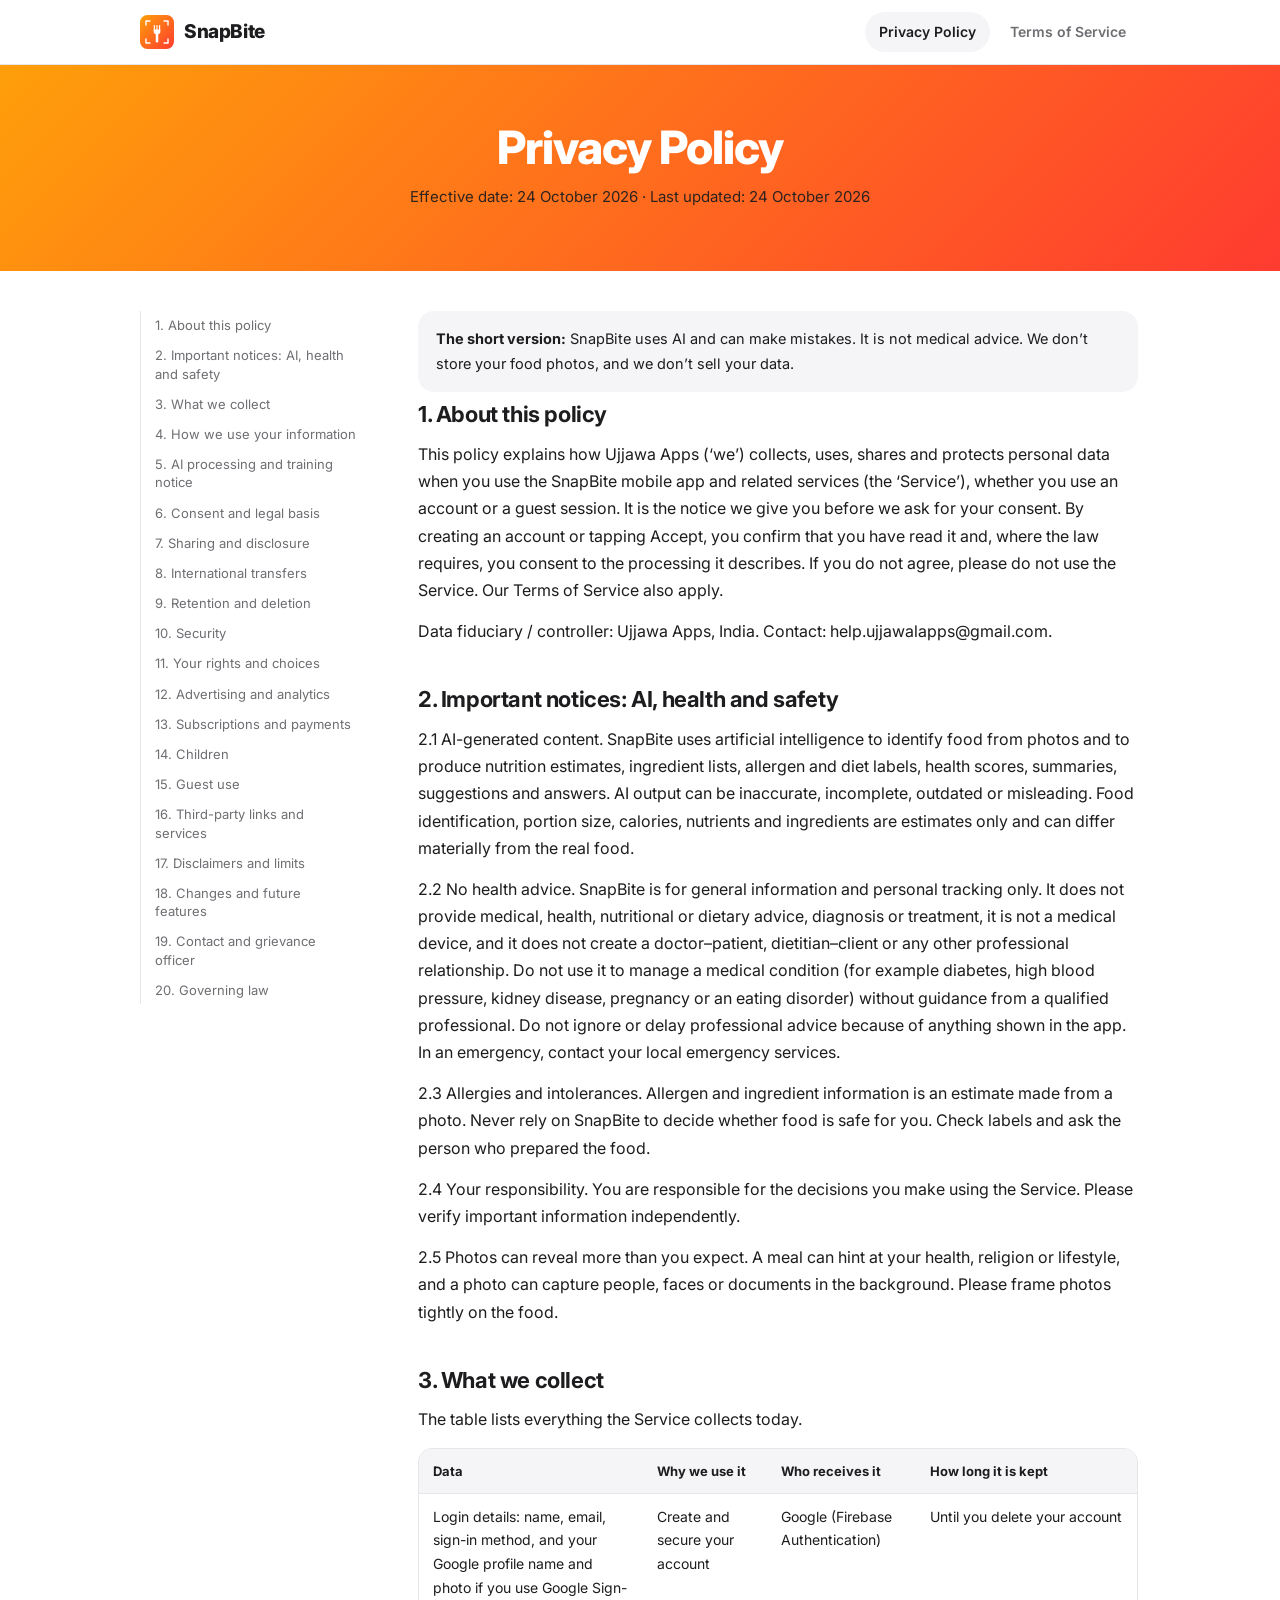
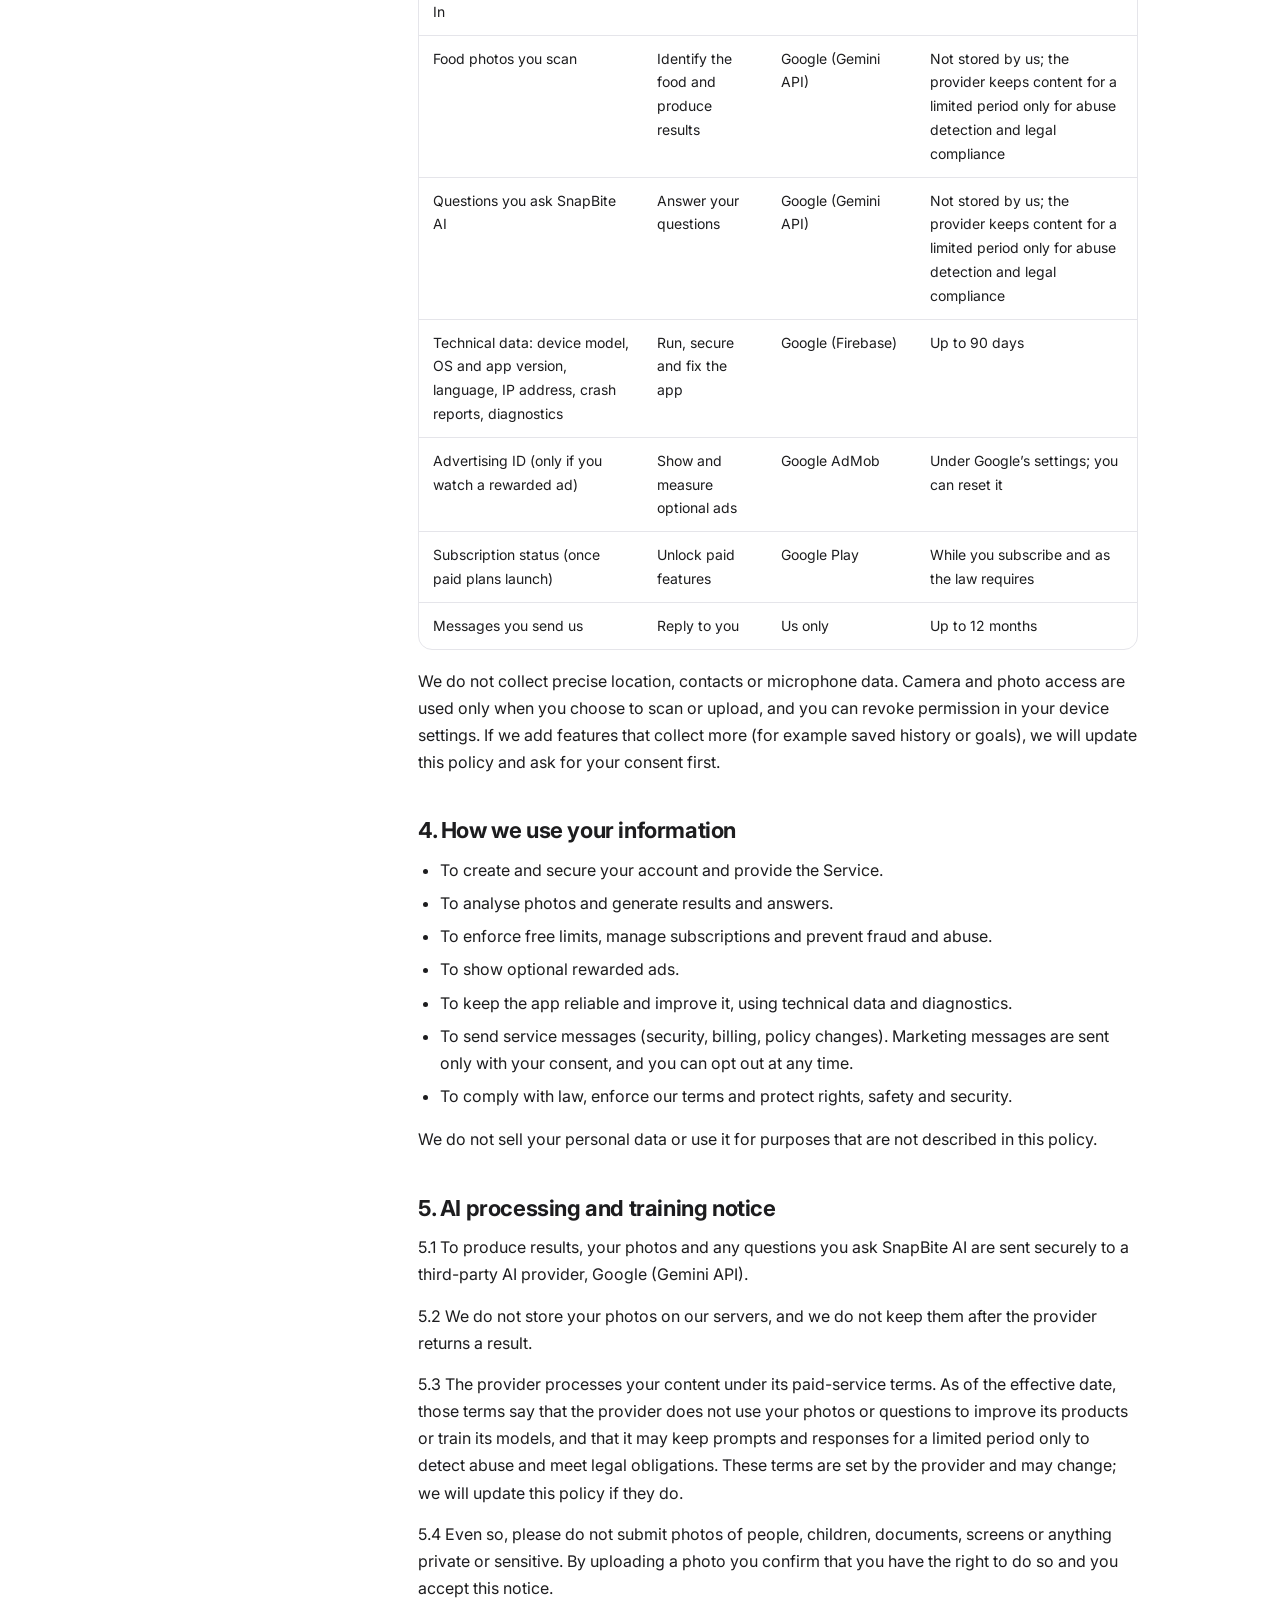
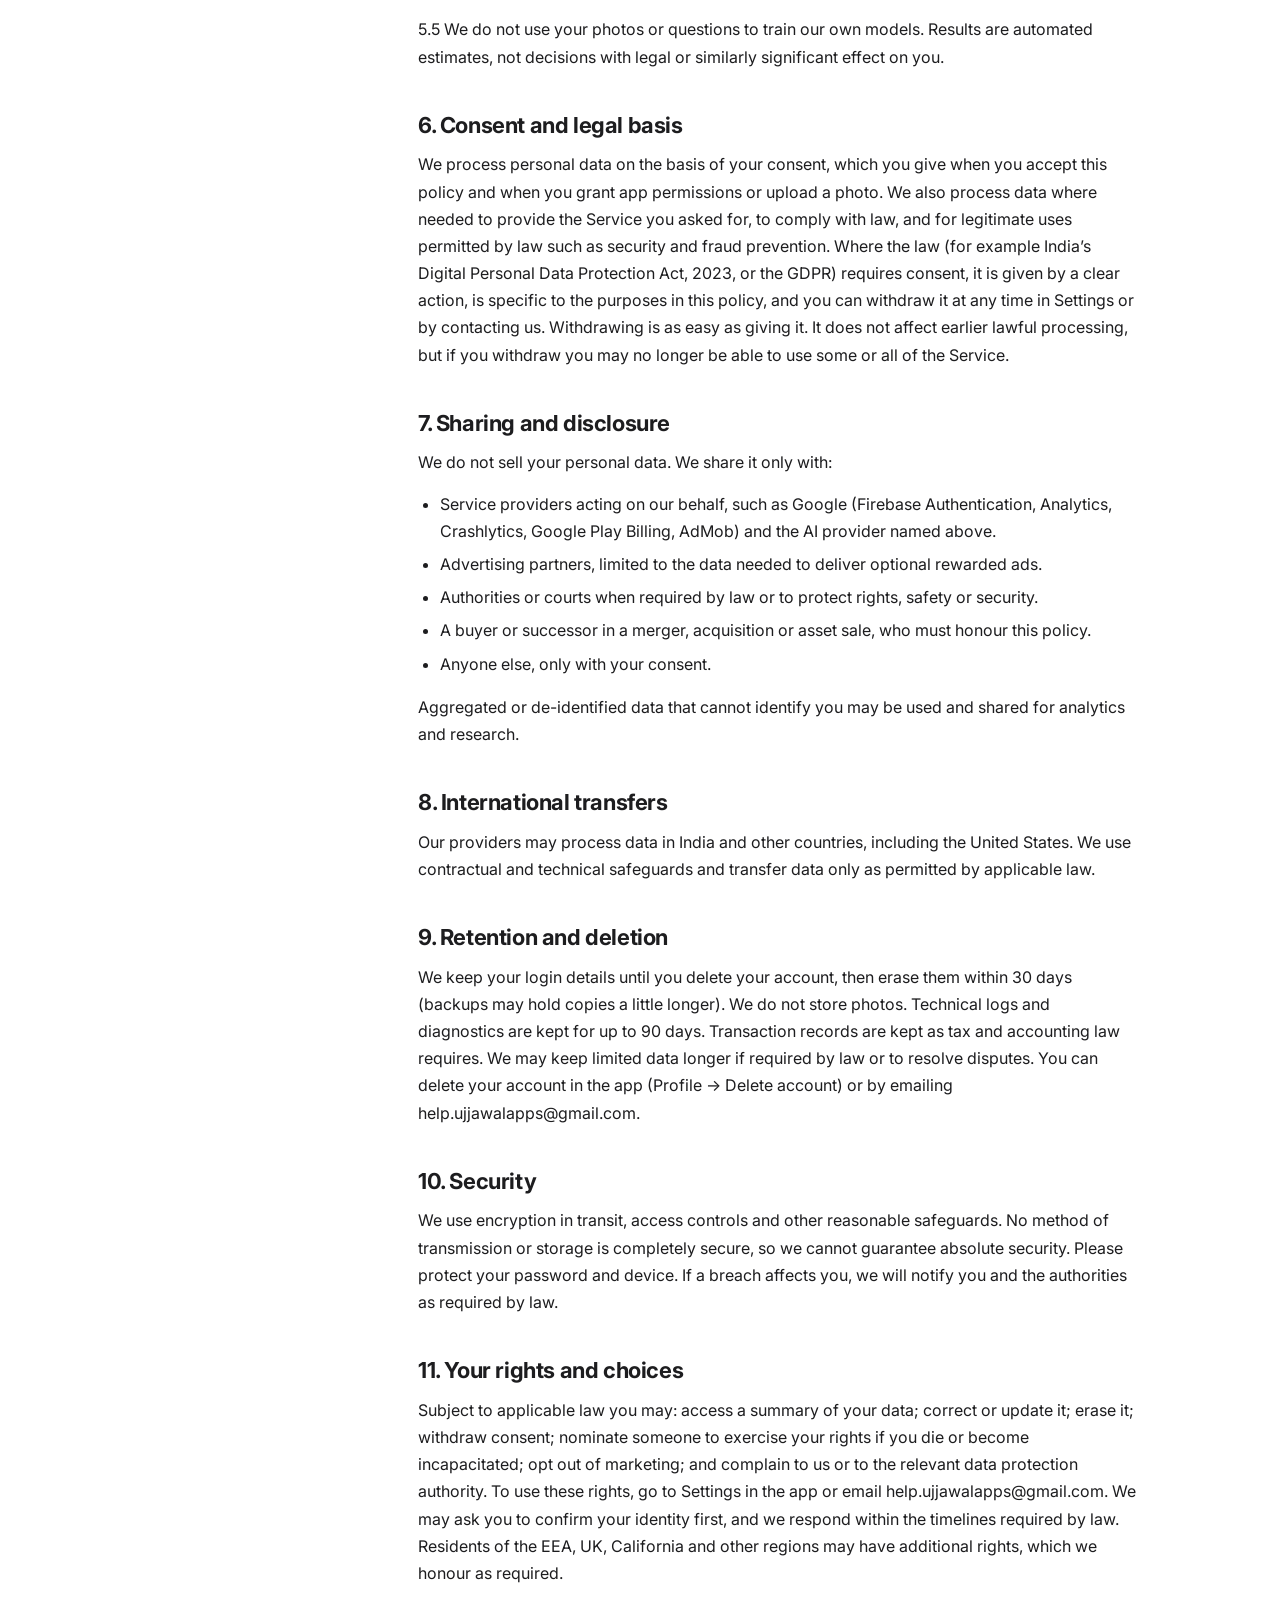
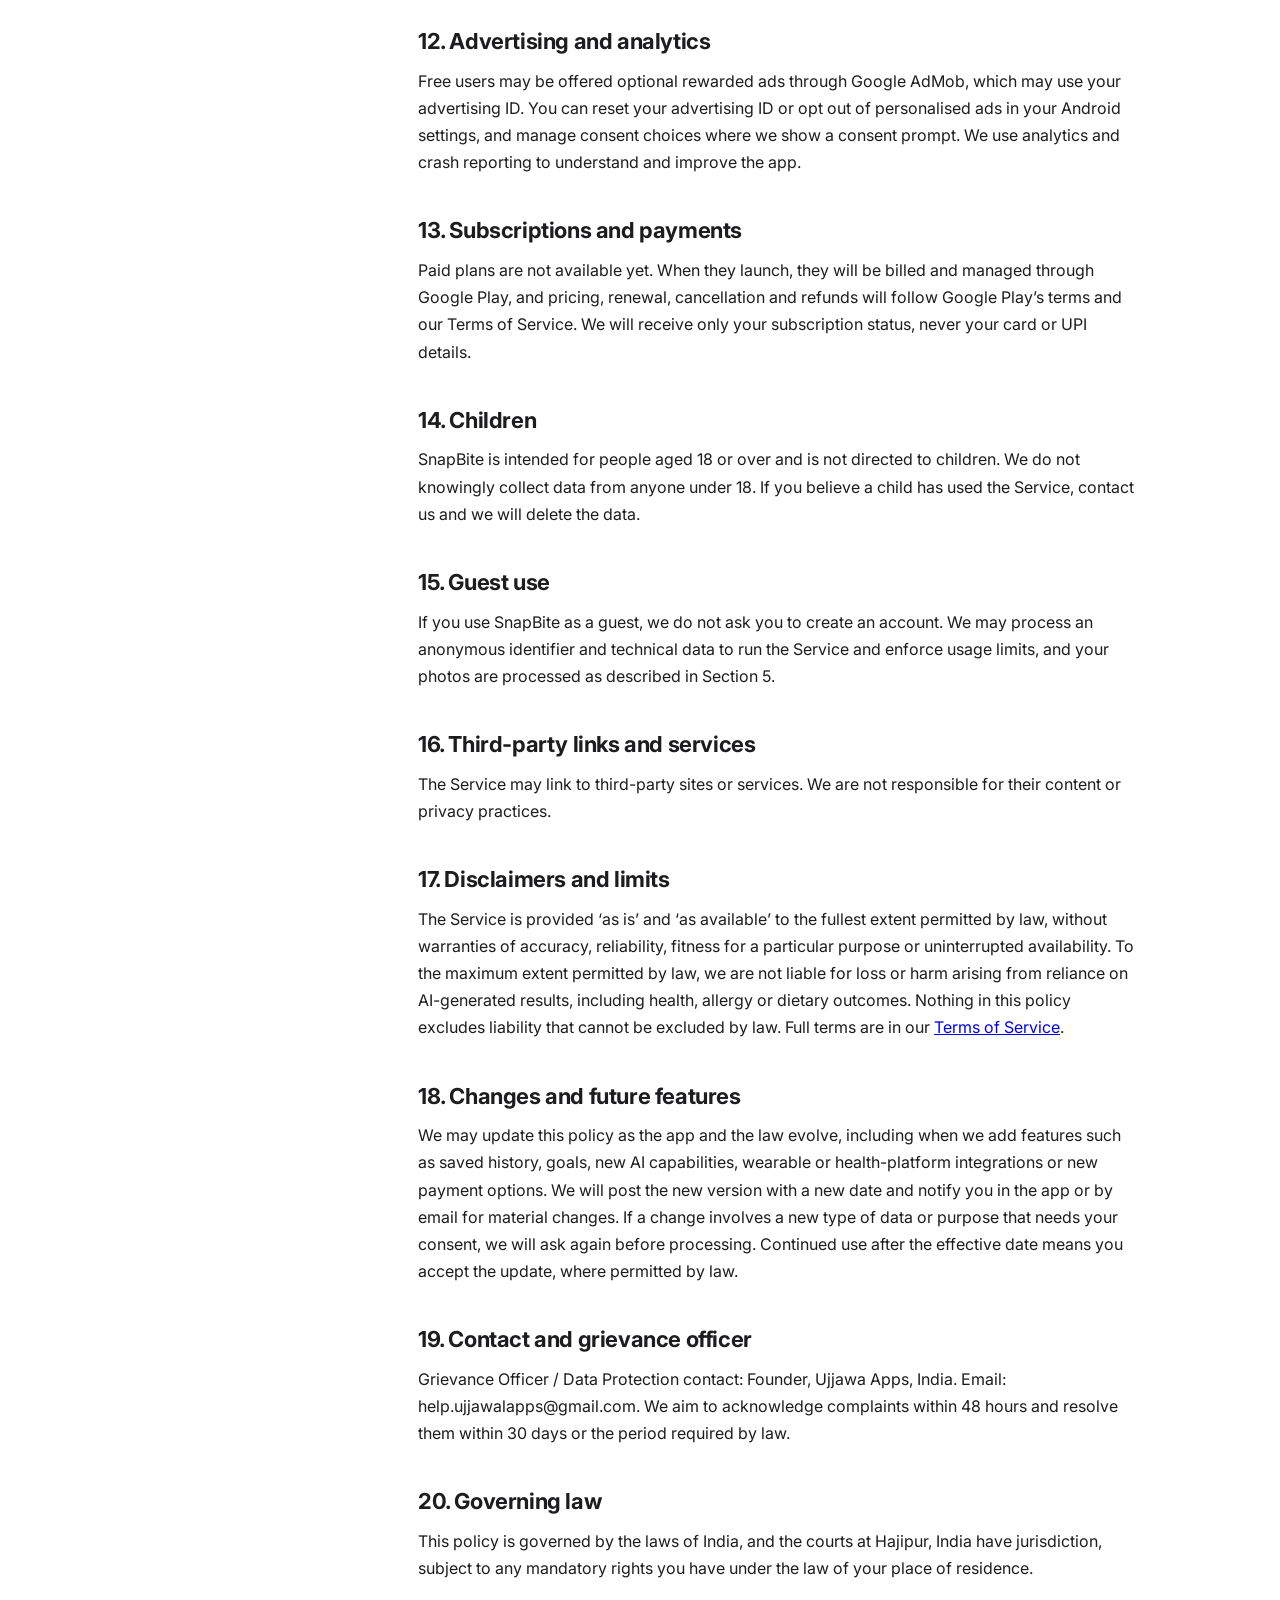
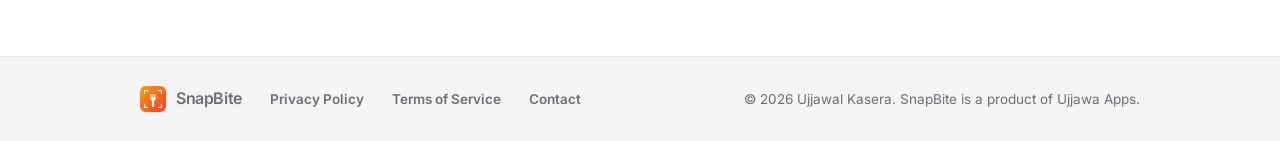
==== legal_Documents/Privacy Policy — SnapBite.html @ e8bfbf8f "Add files via upload" ====
<!DOCTYPE html>
<html lang="en">
<head>
<meta charset="UTF-8">
<meta name="viewport" content="width=device-width, initial-scale=1, viewport-fit=cover">
<title>Privacy Policy — SnapBite</title>
<link rel="preconnect" href="https://fonts.googleapis.com">
<link href="https://fonts.googleapis.com/css2?family=Inter:wght@400;500;600;700;800&display=swap" rel="stylesheet">
<style>
:root{--bg:#fff;--text:#1d1d1f;--sub:#6e6e73;--line:#e5e5ea;--soft:#f5f5f7;--blue:#007AFF;--hdr:rgba(255,255,255,.85);
box-sizing:border-box;padding-top:env(safe-area-inset-top,0px);padding-bottom:env(safe-area-inset-bottom,0px)}
@media(prefers-color-scheme:dark){:root:not([data-theme="light"]){--bg:#000;--text:#f5f5f7;--sub:#98989d;--line:#2c2c2e;--soft:#1c1c1e;--hdr:rgba(0,0,0,.8)}}
:root[data-theme="dark"]{--bg:#000;--text:#f5f5f7;--sub:#98989d;--line:#2c2c2e;--soft:#1c1c1e;--hdr:rgba(0,0,0,.8)}
*{box-sizing:border-box;margin:0;padding:0}
html{scroll-padding-top:calc(env(safe-area-inset-top,0px) + 76px);scroll-behavior:smooth}
body{background:var(--bg);color:var(--text);font-family:'Inter',-apple-system,'Segoe UI',sans-serif;line-height:1.7;font-size:16px}
body::before{content:"";position:fixed;inset:0 0 auto;height:env(safe-area-inset-top,0px);z-index:10;background:var(--hdr);backdrop-filter:blur(14px)}
header{position:sticky;top:env(safe-area-inset-top,0px);z-index:9;background:var(--hdr);backdrop-filter:blur(14px);border-bottom:1px solid var(--line)}
.bar{max-width:1040px;margin:auto;padding:12px 20px;display:flex;align-items:center;gap:12px}
.brand{display:flex;align-items:center;gap:10px;font-weight:800;font-size:19px;letter-spacing:-.4px;color:var(--text);text-decoration:none}
.logo{width:34px;height:34px}
nav{margin-left:auto;display:flex;gap:6px}
nav a{padding:8px 14px;border-radius:20px;font-size:14px;font-weight:600;color:var(--sub);text-decoration:none}
nav a.on{background:var(--soft);color:var(--text)}
.hero{background:linear-gradient(135deg,#FF9F0A,#FF3B30);color:#fff;text-align:center;padding:56px 20px 48px}
.hero h1{font-size:clamp(30px,6vw,46px);font-weight:800;letter-spacing:-1px;line-height:1.15}
.hero p{margin-top:10px;font-size:15px;opacity:.92}
.wrap{max-width:1040px;margin:auto;padding:40px 20px 60px;display:grid;grid-template-columns:230px 1fr;gap:48px}
#toc{position:sticky;top:calc(env(safe-area-inset-top,0px) + 84px);align-self:start;max-height:calc(100vh - 120px);overflow-y:auto;display:flex;flex-direction:column;gap:2px;border-left:1px solid var(--line)}
#toc a{font-size:13px;color:var(--sub);padding:5px 14px;cursor:pointer;line-height:1.4;text-decoration:none}
#toc a:hover{color:var(--blue)}
main{min-width:0;max-width:720px}
h2{font-size:22px;font-weight:700;letter-spacing:-.4px;margin:40px 0 12px;line-height:1.3}
h2:first-of-type{margin-top:0}
p{margin-bottom:14px;color:var(--text)}
ul{margin:0 0 16px 22px}li{margin-bottom:6px}
.tw{overflow-x:auto;margin:6px 0 18px;border:1px solid var(--line);border-radius:14px}
table{border-collapse:collapse;width:100%;min-width:560px;font-size:14px}
th,td{text-align:left;padding:11px 14px;border-bottom:1px solid var(--line);vertical-align:top}
th{background:var(--soft);font-weight:700;font-size:13px}tr:last-child td{border-bottom:none}
mark{background:rgba(255,159,10,.25);color:inherit;border-radius:4px;padding:0 3px}
.notice{background:var(--soft);border-radius:16px;padding:16px 18px;margin-bottom:8px;font-size:14.5px}
footer{border-top:1px solid var(--line);background:var(--soft)}
.fin{max-width:1040px;margin:auto;padding:28px 20px;display:flex;flex-wrap:wrap;gap:12px 28px;align-items:center;font-size:13.5px;color:var(--sub)}
.fin a{color:var(--sub);text-decoration:none;font-weight:600}.fin a:hover{color:var(--blue)}
.fin .brand{font-size:16px}.fin .logo{width:26px;height:26px}.fin span:last-child{margin-left:auto}
@media(max-width:800px){.wrap{grid-template-columns:1fr;gap:0}#toc{display:none}.hero{padding:40px 20px 34px}.fin span:last-child{margin-left:0}}
</style>
</head>
<body>
<svg width="0" height="0" style="position:absolute"><symbol id="lg" viewBox="0 0 1024 1024"><defs><linearGradient id="g" x1="0" y1="0" x2="1" y2="1"><stop offset="0" stop-color="#FF9F0A"/><stop offset="1" stop-color="#FF3B30"/></linearGradient></defs><rect width="1024" height="1024" rx="224" fill="url(#g)"/><g fill="none" stroke="#fff" stroke-width="42" stroke-linecap="round" stroke-linejoin="round"><path d="M180,300V180H300"/><path d="M724,180H844V300"/><path d="M180,724V844H300"/><path d="M844,724V844H724"/></g><g fill="#fff"><rect x="415" y="300" width="36" height="160" rx="18"/><rect x="493" y="300" width="36" height="160" rx="18"/><rect x="571" y="300" width="36" height="160" rx="18"/><path d="M410,440h204v40a102,102 0 0 1-102,102a102,102 0 0 1-102-102z"/><rect x="474" y="560" width="76" height="270" rx="38"/></g></symbol></svg>

<header><div class="bar">
  <a class="brand" href="#privacy"><svg class="logo"><use href="#lg"/></svg>SnapBite</a>
  <nav><a href="#privacy">Privacy Policy</a><a href="#terms">Terms of Service</a></nav>
</div></header>

<div class="hero"><h1 id="ht">Privacy Policy</h1><p>Effective date: [EFFECTIVE] · Last updated: [UPDATED]</p></div>

<div class="wrap">
<div id="toc"></div>
<main>

<section id="privacy">
<div class="notice"><b>The short version:</b> SnapBite uses AI and can make mistakes. It is not medical advice. We don’t store your food photos, and we don’t sell your data.</div>
<h2>1. About this policy</h2>
<p>This policy explains how [COMPANY LEGAL NAME] (‘we’) collects, uses, shares and protects personal data when you use the SnapBite mobile app and related services (the ‘Service’), whether you use an account or a guest session. It is the notice we give you before we ask for your consent. By creating an account or tapping Accept, you confirm that you have read it and, where the law requires, you consent to the processing it describes. If you do not agree, please do not use the Service. Our Terms of Service also apply.</p>
<p>Data fiduciary / controller: [COMPANY LEGAL NAME], [ADDRESS]. Contact: [EMAIL].</p>
<h2>2. Important notices: AI, health and safety</h2>
<p>2.1 AI-generated content. SnapBite uses artificial intelligence to identify food from photos and to produce nutrition estimates, ingredient lists, allergen and diet labels, health scores, summaries, suggestions and answers. AI output can be inaccurate, incomplete, outdated or misleading. Food identification, portion size, calories, nutrients and ingredients are estimates only and can differ materially from the real food.</p>
<p>2.2 No health advice. SnapBite is for general information and personal tracking only. It does not provide medical, health, nutritional or dietary advice, diagnosis or treatment, it is not a medical device, and it does not create a doctor–patient, dietitian–client or any other professional relationship. Do not use it to manage a medical condition (for example diabetes, high blood pressure, kidney disease, pregnancy or an eating disorder) without guidance from a qualified professional. Do not ignore or delay professional advice because of anything shown in the app. In an emergency, contact your local emergency services.</p>
<p>2.3 Allergies and intolerances. Allergen and ingredient information is an estimate made from a photo. Never rely on SnapBite to decide whether food is safe for you. Check labels and ask the person who prepared the food.</p>
<p>2.4 Your responsibility. You are responsible for the decisions you make using the Service. Please verify important information independently.</p>
<p>2.5 Photos can reveal more than you expect. A meal can hint at your health, religion or lifestyle, and a photo can capture people, faces or documents in the background. Please frame photos tightly on the food.</p>
<h2>3. What we collect</h2>
<p>The table lists everything the Service collects today.</p>
<div class="tw"><table>
<tr><th>Data</th><th>Why we use it</th><th>Who receives it</th><th>How long it is kept</th></tr>
<tr><td>Login details: name, email, sign-in method, and your Google profile name and photo if you use Google Sign-In</td><td>Create and secure your account</td><td>Google (Firebase Authentication)</td><td>Until you delete your account</td></tr>
<tr><td>Food photos you scan</td><td>Identify the food and produce results</td><td>Google (Gemini API)</td><td>Not stored by us; the provider keeps content for a limited period only for abuse detection and legal compliance</td></tr>
<tr><td>Questions you ask SnapBite AI</td><td>Answer your questions</td><td>Google (Gemini API)</td><td>Not stored by us; the provider keeps content for a limited period only for abuse detection and legal compliance</td></tr>
<tr><td>Technical data: device model, OS and app version, language, IP address, crash reports, diagnostics</td><td>Run, secure and fix the app</td><td>Google (Firebase)</td><td>Up to [90] days</td></tr>
<tr><td>Advertising ID (only if you watch a rewarded ad)</td><td>Show and measure optional ads</td><td>Google AdMob</td><td>Under Google’s settings; you can reset it</td></tr>
<tr><td>Subscription status (once paid plans launch)</td><td>Unlock paid features</td><td>Google Play</td><td>While you subscribe and as the law requires</td></tr>
<tr><td>Messages you send us</td><td>Reply to you</td><td>Us only</td><td>Up to [12] months</td></tr>
</table></div>
<p>We do not collect precise location, contacts or microphone data. Camera and photo access are used only when you choose to scan or upload, and you can revoke permission in your device settings. If we add features that collect more (for example saved history or goals), we will update this policy and ask for your consent first.</p>
<h2>4. How we use your information</h2>
<ul><li>To create and secure your account and provide the Service.</li><li>To analyse photos and generate results and answers.</li><li>To enforce free limits, manage subscriptions and prevent fraud and abuse.</li><li>To show optional rewarded ads.</li><li>To keep the app reliable and improve it, using technical data and diagnostics.</li><li>To send service messages (security, billing, policy changes). Marketing messages are sent only with your consent, and you can opt out at any time.</li><li>To comply with law, enforce our terms and protect rights, safety and security.</li></ul>
<p>We do not sell your personal data or use it for purposes that are not described in this policy.</p>
<h2>5. AI processing and training notice</h2>
<p>5.1 To produce results, your photos and any questions you ask SnapBite AI are sent securely to a third-party AI provider, Google (Gemini API).</p>
<p>5.2 We do not store your photos on our servers, and we do not keep them after the provider returns a result.</p>
<p>5.3 The provider processes your content under its paid-service terms. As of the effective date, those terms say that the provider does not use your photos or questions to improve its products or train its models, and that it may keep prompts and responses for a limited period only to detect abuse and meet legal obligations. These terms are set by the provider and may change; we will update this policy if they do.</p>
<p>5.4 Even so, please do not submit photos of people, children, documents, screens or anything private or sensitive. By uploading a photo you confirm that you have the right to do so and you accept this notice.</p>
<p>5.5 We do not use your photos or questions to train our own models. Results are automated estimates, not decisions with legal or similarly significant effect on you.</p>
<h2>6. Consent and legal basis</h2>
<p>We process personal data on the basis of your consent, which you give when you accept this policy and when you grant app permissions or upload a photo. We also process data where needed to provide the Service you asked for, to comply with law, and for legitimate uses permitted by law such as security and fraud prevention. Where the law (for example India’s Digital Personal Data Protection Act, 2023, or the GDPR) requires consent, it is given by a clear action, is specific to the purposes in this policy, and you can withdraw it at any time in Settings or by contacting us. Withdrawing is as easy as giving it. It does not affect earlier lawful processing, but if you withdraw you may no longer be able to use some or all of the Service.</p>
<h2>7. Sharing and disclosure</h2>
<p>We do not sell your personal data. We share it only with:</p>
<ul><li>Service providers acting on our behalf, such as Google (Firebase Authentication, Analytics, Crashlytics, Google Play Billing, AdMob) and the AI provider named above.</li><li>Advertising partners, limited to the data needed to deliver optional rewarded ads.</li><li>Authorities or courts when required by law or to protect rights, safety or security.</li><li>A buyer or successor in a merger, acquisition or asset sale, who must honour this policy.</li><li>Anyone else, only with your consent.</li></ul>
<p>Aggregated or de-identified data that cannot identify you may be used and shared for analytics and research.</p>
<h2>8. International transfers</h2>
<p>Our providers may process data in India and other countries, including the United States. We use contractual and technical safeguards and transfer data only as permitted by applicable law.</p>
<h2>9. Retention and deletion</h2>
<p>We keep your login details until you delete your account, then erase them within [30] days (backups may hold copies a little longer). We do not store photos. Technical logs and diagnostics are kept for up to [90] days. Transaction records are kept as tax and accounting law requires. We may keep limited data longer if required by law or to resolve disputes. You can delete your account in the app (Profile → Delete account) or by emailing [EMAIL].</p>
<h2>10. Security</h2>
<p>We use encryption in transit, access controls and other reasonable safeguards. No method of transmission or storage is completely secure, so we cannot guarantee absolute security. Please protect your password and device. If a breach affects you, we will notify you and the authorities as required by law.</p>
<h2>11. Your rights and choices</h2>
<p>Subject to applicable law you may: access a summary of your data; correct or update it; erase it; withdraw consent; nominate someone to exercise your rights if you die or become incapacitated; opt out of marketing; and complain to us or to the relevant data protection authority. To use these rights, go to Settings in the app or email [EMAIL]. We may ask you to confirm your identity first, and we respond within the timelines required by law. Residents of the EEA, UK, California and other regions may have additional rights, which we honour as required.</p>
<h2>12. Advertising and analytics</h2>
<p>Free users may be offered optional rewarded ads through Google AdMob, which may use your advertising ID. You can reset your advertising ID or opt out of personalised ads in your Android settings, and manage consent choices where we show a consent prompt. We use analytics and crash reporting to understand and improve the app.</p>
<h2>13. Subscriptions and payments</h2>
<p>Paid plans are not available yet. When they launch, they will be billed and managed through Google Play, and pricing, renewal, cancellation and refunds will follow Google Play’s terms and our Terms of Service. We will receive only your subscription status, never your card or UPI details.</p>
<h2>14. Children</h2>
<p>SnapBite is intended for people aged 18 or over and is not directed to children. We do not knowingly collect data from anyone under 18. If you believe a child has used the Service, contact us and we will delete the data.</p>
<h2>15. Guest use</h2>
<p>If you use SnapBite as a guest, we do not ask you to create an account. We may process an anonymous identifier and technical data to run the Service and enforce usage limits, and your photos are processed as described in Section 5.</p>
<h2>16. Third-party links and services</h2>
<p>The Service may link to third-party sites or services. We are not responsible for their content or privacy practices.</p>
<h2>17. Disclaimers and limits</h2>
<p>The Service is provided ‘as is’ and ‘as available’ to the fullest extent permitted by law, without warranties of accuracy, reliability, fitness for a particular purpose or uninterrupted availability. To the maximum extent permitted by law, we are not liable for loss or harm arising from reliance on AI-generated results, including health, allergy or dietary outcomes. Nothing in this policy excludes liability that cannot be excluded by law. Full terms are in our <a href="#terms">Terms of Service</a>.</p>
<h2>18. Changes and future features</h2>
<p>We may update this policy as the app and the law evolve, including when we add features such as saved history, goals, new AI capabilities, wearable or health-platform integrations or new payment options. We will post the new version with a new date and notify you in the app or by email for material changes. If a change involves a new type of data or purpose that needs your consent, we will ask again before processing. Continued use after the effective date means you accept the update, where permitted by law.</p>
<h2>19. Contact and grievance officer</h2>
<p>Grievance Officer / Data Protection contact: Founder, [COMPANY LEGAL NAME], [ADDRESS]. Email: [EMAIL]. We aim to acknowledge complaints within [48 hours] and resolve them within [30 days] or the period required by law.</p>
<h2>20. Governing law</h2>
<p>This policy is governed by the laws of India, and the courts at [CITY], India have jurisdiction, subject to any mandatory rights you have under the law of your place of residence.</p>
</section>

<section id="terms" hidden>
<div class="notice"><b>The short version:</b> You must be 18+. SnapBite is an AI tool, so results are estimates and not medical advice. Free use has daily limits. When paid plans launch, they will renew through Google Play until you cancel.</div>
<h2>1. Agreement</h2>
<p>By creating an account, using SnapBite as a guest, or otherwise using the app (the ‘Service’), you agree to these Terms and our <a href="#privacy">Privacy Policy</a>. If you do not agree, do not use the Service. You must be at least 18 and able to form a binding contract. If you use the Service for an organisation, you confirm that you may bind it.</p>
<h2>2. The Service</h2>
<p>SnapBite lets you photograph food and receive AI-generated identification, nutrition estimates, summaries, suggestions and answers to your questions, and (with an account) save history and goals. Features, limits and pricing may change as the Service evolves.</p>
<h2>3. Important AI and health disclaimer</h2>
<p>3.1 The Service is powered by artificial intelligence. Outputs can be inaccurate, incomplete, outdated or misleading, and can differ materially from the actual food. They are estimates only.</p>
<p>3.2 SnapBite does not provide medical, health, nutritional or dietary advice, diagnosis or treatment, is not a medical device, and does not create any professional relationship with you. Consult a qualified doctor or registered dietitian before making health, diet or medication decisions, especially if you have a medical condition or an allergy, are pregnant, or have or may have an eating disorder.</p>
<p>3.3 Never rely on SnapBite to decide whether food is safe or free of allergens. Always check labels and ask the person who prepared the food.</p>
<p>3.4 In an emergency, contact local emergency services. Do not delay or disregard professional advice because of anything in the Service.</p>
<p>3.5 You use the Service and its outputs at your own risk and are responsible for your own decisions. Please verify important information independently.</p>
<h2>4. Accounts and guest use</h2>
<p>You must give accurate information and keep your login details secure. You are responsible for activity under your account and must tell us promptly of any unauthorised use. Guests may access limited features and may be asked to create an account to use others. One person, one account; do not share or sell accounts.</p>
<h2>5. Acceptable use</h2>
<p>You agree not to:</p>
<ul><li>upload content that is unlawful, infringing, obscene or harmful, or that shows people (especially children), private documents or anything you have no right to share;</li><li>use the Service for anything other than lawful, personal, non-commercial purposes unless we agree otherwise;</li><li>bypass or manipulate usage limits, ads, paywalls or security, or use bots or automated means to access the Service;</li><li>probe, scrape, reverse engineer, decompile or copy the app, its prompts or its outputs at scale, or use outputs to build or train a competing product or AI model;</li><li>try to override the AI’s safeguards or make it produce harmful content;</li><li>interfere with the Service, other users or our providers, or introduce malware.</li></ul>
<p>We may remove content, limit access or suspend accounts that breach these rules.</p>
<h2>6. Your content</h2>
<p>6.1 You keep ownership of the photos and messages you submit (‘Your Content’). You confirm that you have the right to submit it.</p>
<p>6.2 You grant us a worldwide, non-exclusive, royalty-free licence to process, transmit and display Your Content as needed to operate, secure and improve the Service, including sending it to our AI and infrastructure providers.</p>
<p>6.3 As described in our Privacy Policy, we do not store your photos. They are processed by our AI provider under its paid-service terms, which at the effective date say the provider does not use submitted content to improve its products. Please do not submit anything private or sensitive.</p>
<p>6.4 Outputs are generated automatically, may not be unique, and may resemble outputs given to others. You may use outputs for personal purposes; we give no warranty over them.</p>
<h2>7. Free use, limits and ads</h2>
<p>Free use is subject to daily limits and fair-use rules that we may change. Some limits can be extended by watching optional rewarded ads. We may apply technical limits to protect the Service and control costs.</p>
<h2>8. Paid plans</h2>
<p>Paid plans are not available yet. This section applies once they launch.</p>
<p>8.1 Paid plans are billed through Google Play at the price shown at purchase, including applicable taxes, and renew automatically for the same period until you cancel in Google Play before the renewal date.</p>
<p>8.2 Free trials, if offered, convert to paid plans unless you cancel before the trial ends.</p>
<p>8.3 Refunds and cancellations are governed by Google Play’s policies and applicable law; we do not process payments ourselves. We may change prices or plans with notice, effective from your next renewal.</p>
<p>8.4 Deleting the app or your account does not cancel a subscription. Cancel it in Google Play.</p>
<h2>9. Our intellectual property</h2>
<p>The Service, including the app, design, logo, text, software and prompts, belongs to us or our licensors and is protected by law. We grant you a limited, revocable, non-exclusive, non-transferable licence to use the app for personal purposes under these Terms. All other rights are reserved. If you send us feedback, we may use it freely without compensation.</p>
<h2>10. Third-party services</h2>
<p>The Service relies on third parties (such as Google Play, Firebase, advertising networks and AI providers). Their terms apply to their services, and we are not responsible for their acts, outages or content.</p>
<h2>11. Disclaimers</h2>
<p>To the fullest extent permitted by law, the Service and all outputs are provided ‘as is’ and ‘as available’ without warranties of any kind, express or implied, including accuracy, reliability, fitness for a particular purpose, non-infringement, or uninterrupted, error-free operation.</p>
<h2>12. Limitation of liability</h2>
<p>To the maximum extent permitted by law: (a) we are not liable for indirect, incidental, special, consequential or punitive damages, or for loss of data, profits or goodwill; (b) we are not liable for harm arising from reliance on AI-generated outputs, including health, allergy, dietary or financial outcomes; and (c) our total liability for any claim is limited to the greater of the amount you paid us in the 12 months before the claim or ₹[AMOUNT]. Nothing in these Terms excludes liability for fraud, for death or personal injury caused by our negligence, or any liability that cannot be excluded by law, and your statutory consumer rights are not affected.</p>
<h2>13. Indemnity</h2>
<p>To the extent permitted by law, you agree to indemnify us against claims, losses and costs (including reasonable legal fees) arising from Your Content, your breach of these Terms or your misuse of the Service.</p>
<h2>14. Suspension and termination</h2>
<p>You can stop using the Service and delete your account at any time (Profile → Delete account). We may suspend or end your access immediately if you breach these Terms, if required by law, or to protect the Service, and we may discontinue the Service with reasonable notice where practicable. Sections that by their nature should survive (including 3, 6.3, 9 and 11 to 13, and 16) survive termination.</p>
<h2>15. Changes</h2>
<p>We may update these Terms. For material changes we will give notice in the app or by email before they take effect. Continued use after the effective date means you accept the updated Terms; if you disagree, stop using the Service and delete your account.</p>
<h2>16. Governing law and disputes</h2>
<p>These Terms are governed by the laws of India. Please contact us first so we can try to resolve any dispute informally. If it is not resolved within [30] days, it will be settled by arbitration under the Arbitration and Conciliation Act, 1996, by a sole arbitrator appointed by mutual agreement of the parties (failing which as provided under that Act), seated in [CITY], in English. Courts at [CITY] have exclusive jurisdiction over matters not subject to arbitration, subject to any mandatory consumer rights you have.</p>
<h2>17. General</h2>
<p>These Terms and the Privacy Policy are the entire agreement between you and us about the Service. If any part is unenforceable, the rest stays in effect. Our failure to enforce a right is not a waiver. You may not assign these Terms; we may assign them in a merger, acquisition or asset sale. We are not liable for delays or failures caused by events beyond our reasonable control. We may give notices in the app, by email or by posting them.</p>
<h2>18. Contact and grievance officer</h2>
<p>Founder, [COMPANY LEGAL NAME], [ADDRESS]. Email: [EMAIL]. We aim to acknowledge complaints within [48 hours] and resolve them within [30 days] or the period required by law.</p>
</section>

</main>
</div>

<footer><div class="fin">
  <a class="brand" href="#privacy"><svg class="logo"><use href="#lg"/></svg>SnapBite</a>
  <a href="#privacy">Privacy Policy</a><a href="#terms">Terms of Service</a><a href="mailto:[EMAIL]">Contact</a>
  <span>© [YEAR] [OWNER]. SnapBite is a product of [COMPANY LEGAL NAME].</span>
</div></footer>

<script>
/* ===== EDIT YOUR DETAILS HERE: change a value once and it updates everywhere ===== */
const CFG={
 '[COMPANY LEGAL NAME]':'Ujjawa Apps',
 '[OWNER]':'Ujjawal Kasera',
 '[YEAR]':'2026',
 '[EMAIL]':'help.ujjawalapps@gmail.com',
 '[ADDRESS]':'India',
 '[CITY]':'Hajipur',
 '[AMOUNT]':'1,000',
 '[EFFECTIVE]':'24 October 2026',
 '[UPDATED]':'24 October 2026',
 '[90]':'90','[12]':'12','[30]':'30','[48 hours]':'48 hours','[30 days]':'30 days'
};
document.querySelectorAll('section,footer,.hero').forEach(el=>{let h=el.innerHTML;for(const k in CFG)h=h.split(k).join(CFG[k]);el.innerHTML=h});
const T={privacy:'Privacy Policy',terms:'Terms of Service'};
function route(){
  let h=location.hash.slice(1);if(!T[h])h='privacy';
  Object.keys(T).forEach(k=>document.getElementById(k).hidden=k!==h);
  document.querySelectorAll('nav a').forEach(a=>a.classList.toggle('on',a.getAttribute('href')==='#'+h));
  document.getElementById('ht').textContent=T[h];document.title=T[h]+' — SnapBite';
  const t=document.getElementById('toc');t.innerHTML='';
  document.querySelectorAll('#'+h+' h2').forEach(x=>{const a=document.createElement('a');a.textContent=x.textContent;a.onclick=()=>x.scrollIntoView({behavior:'smooth'});t.appendChild(a)});
  window.scrollTo(0,0);
}
addEventListener('hashchange',route);route();
</script>
</body>
</html>
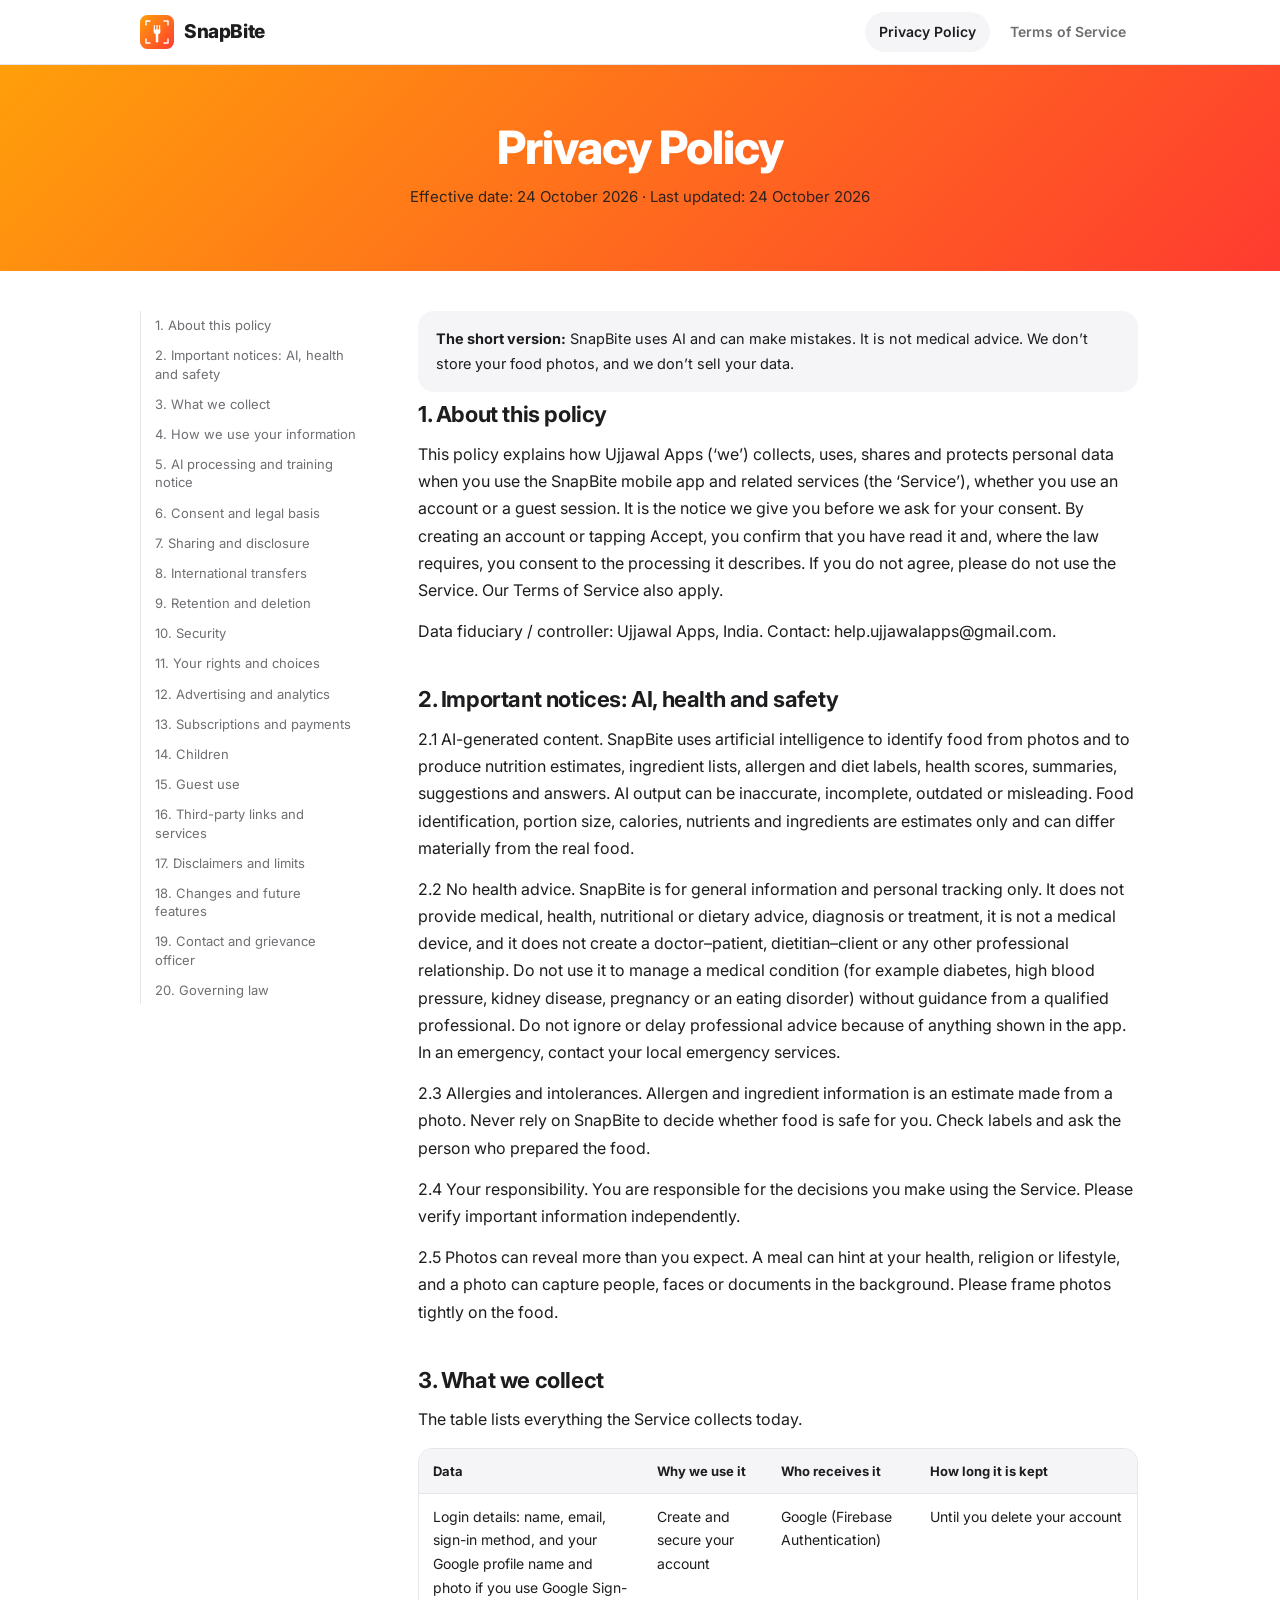
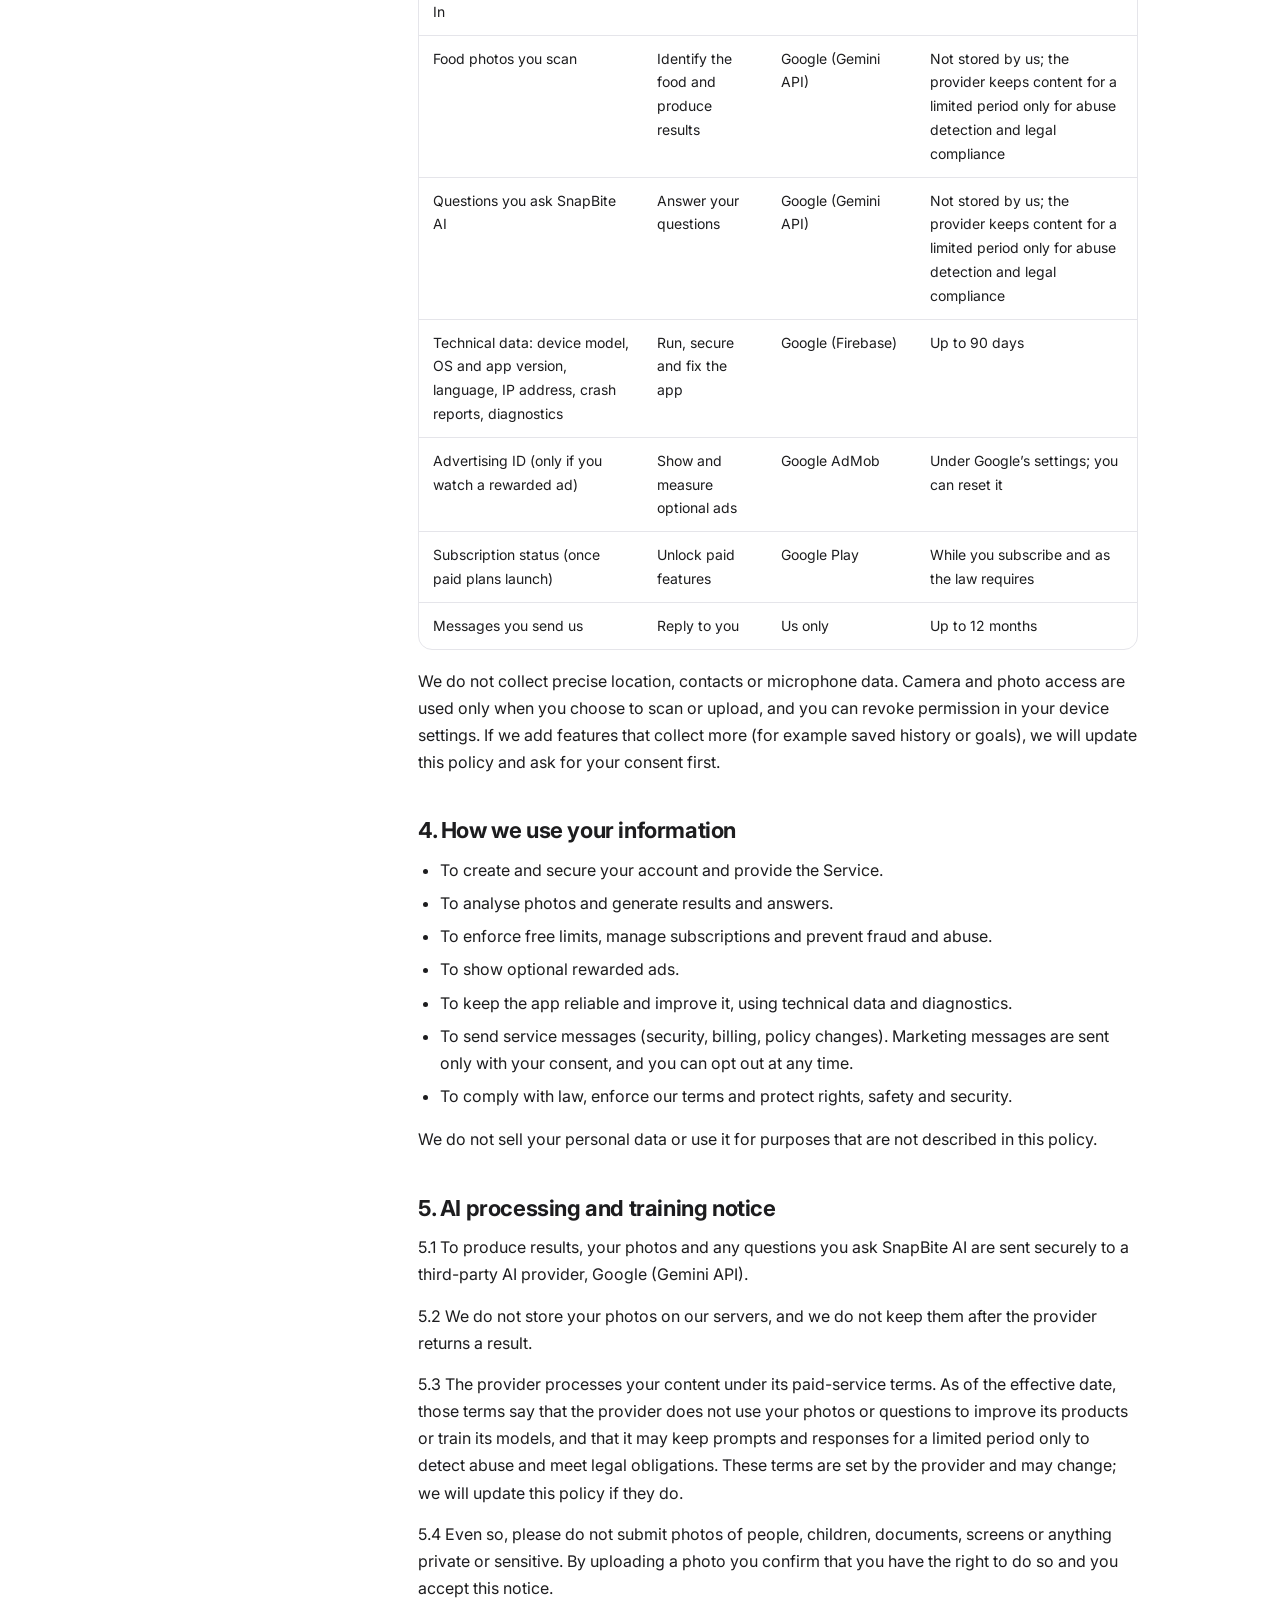
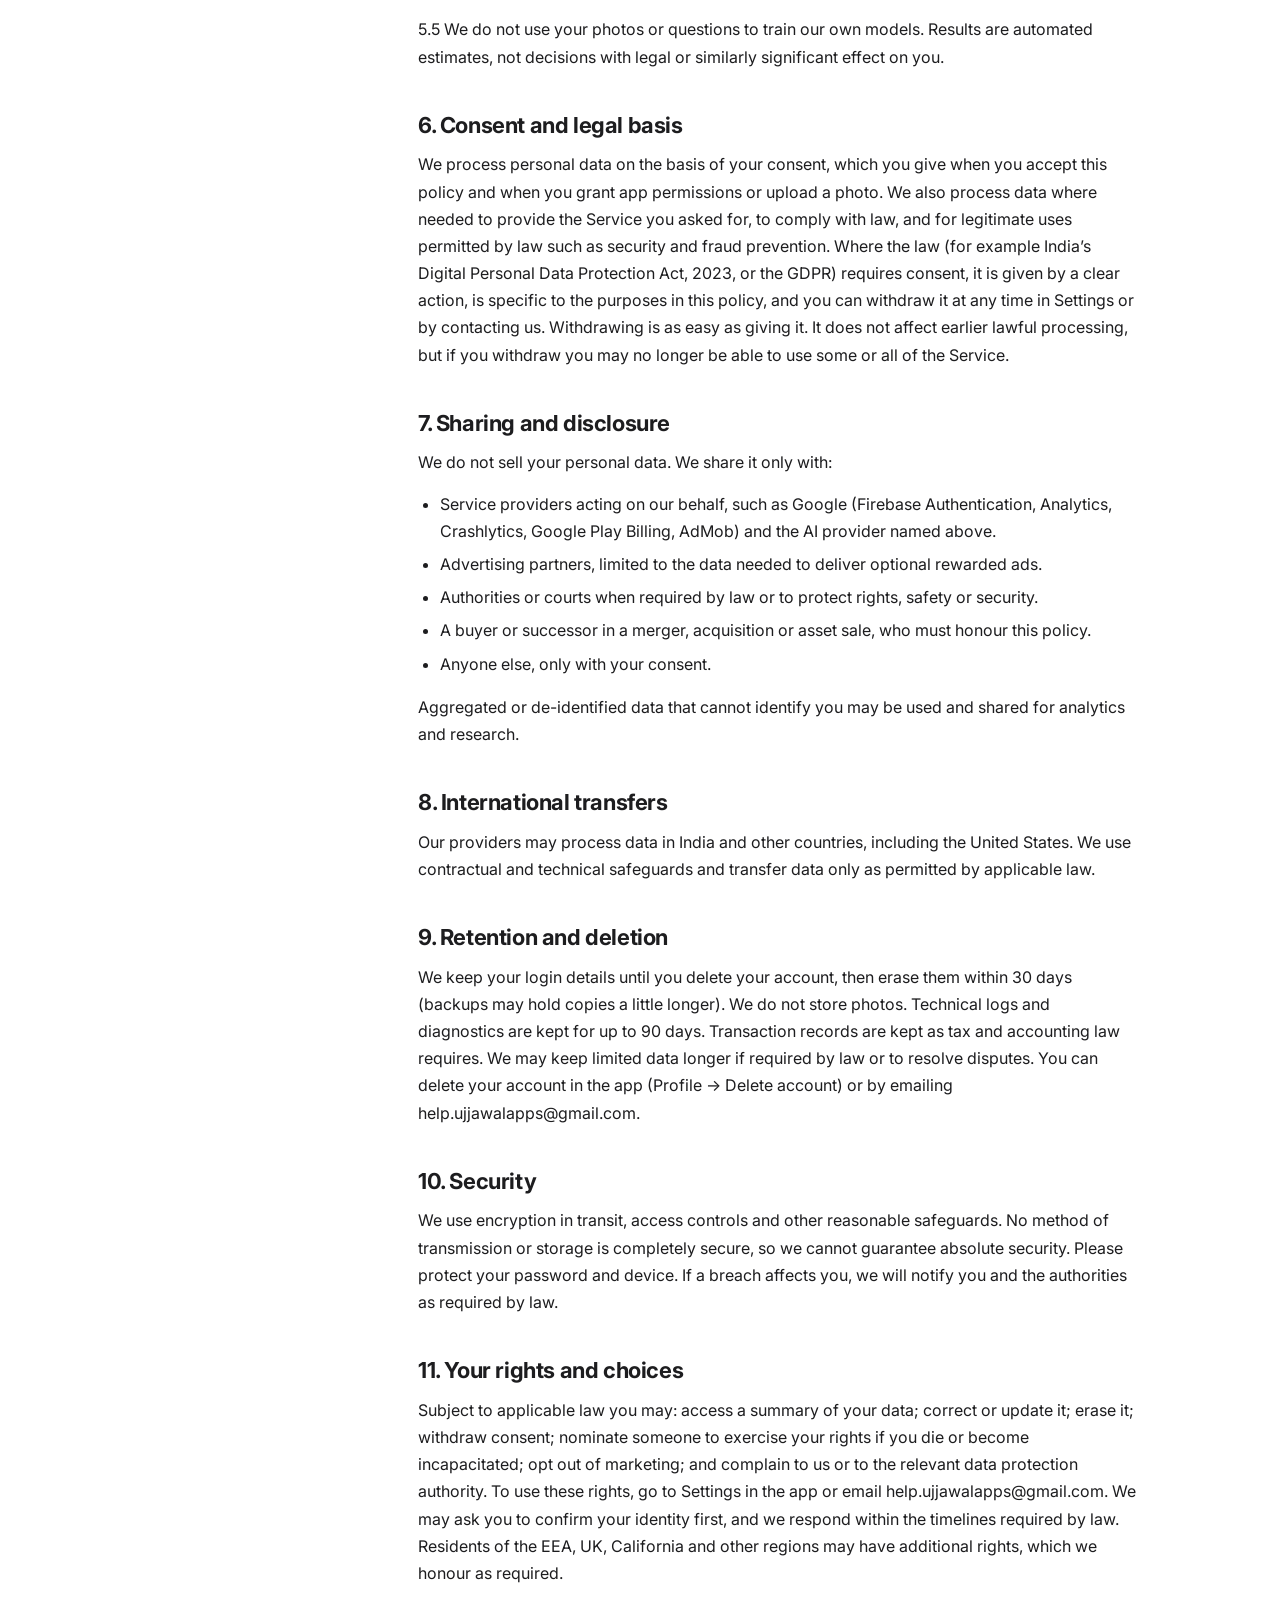
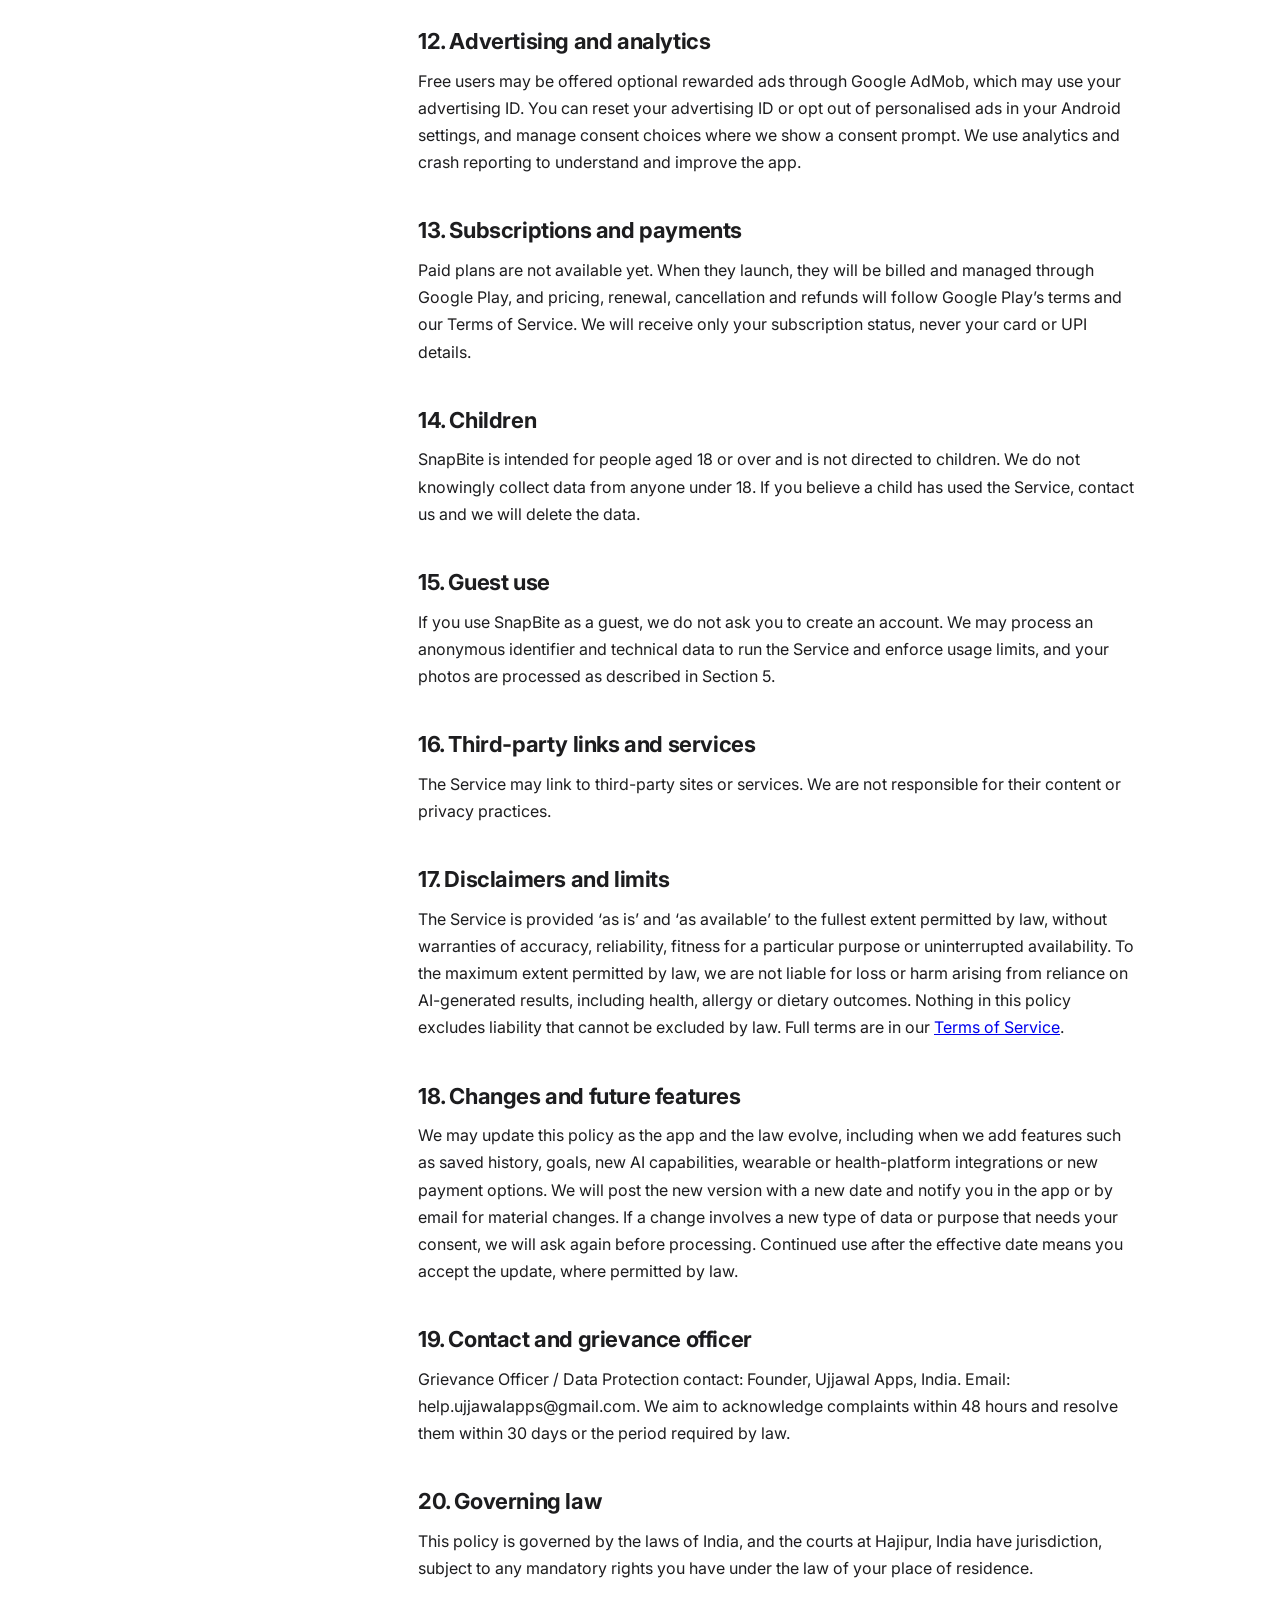
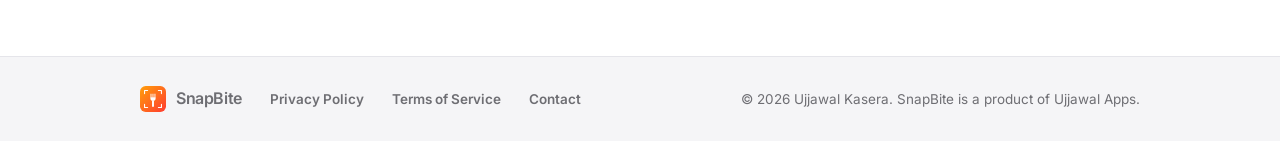
==== commit e06b3fba: "Correct company name in Privacy Policy script" ====
--- a/legal_Documents/Privacy Policy — SnapBite.html
+++ b/legal_Documents/Privacy Policy — SnapBite.html
@@ -193,7 +193,7 @@
 <script>
 /* ===== EDIT YOUR DETAILS HERE: change a value once and it updates everywhere ===== */
 const CFG={
- '[COMPANY LEGAL NAME]':'Ujjawa Apps',
+ '[COMPANY LEGAL NAME]':'Ujjawal Apps',
  '[OWNER]':'Ujjawal Kasera',
  '[YEAR]':'2026',
  '[EMAIL]':'help.ujjawalapps@gmail.com',
